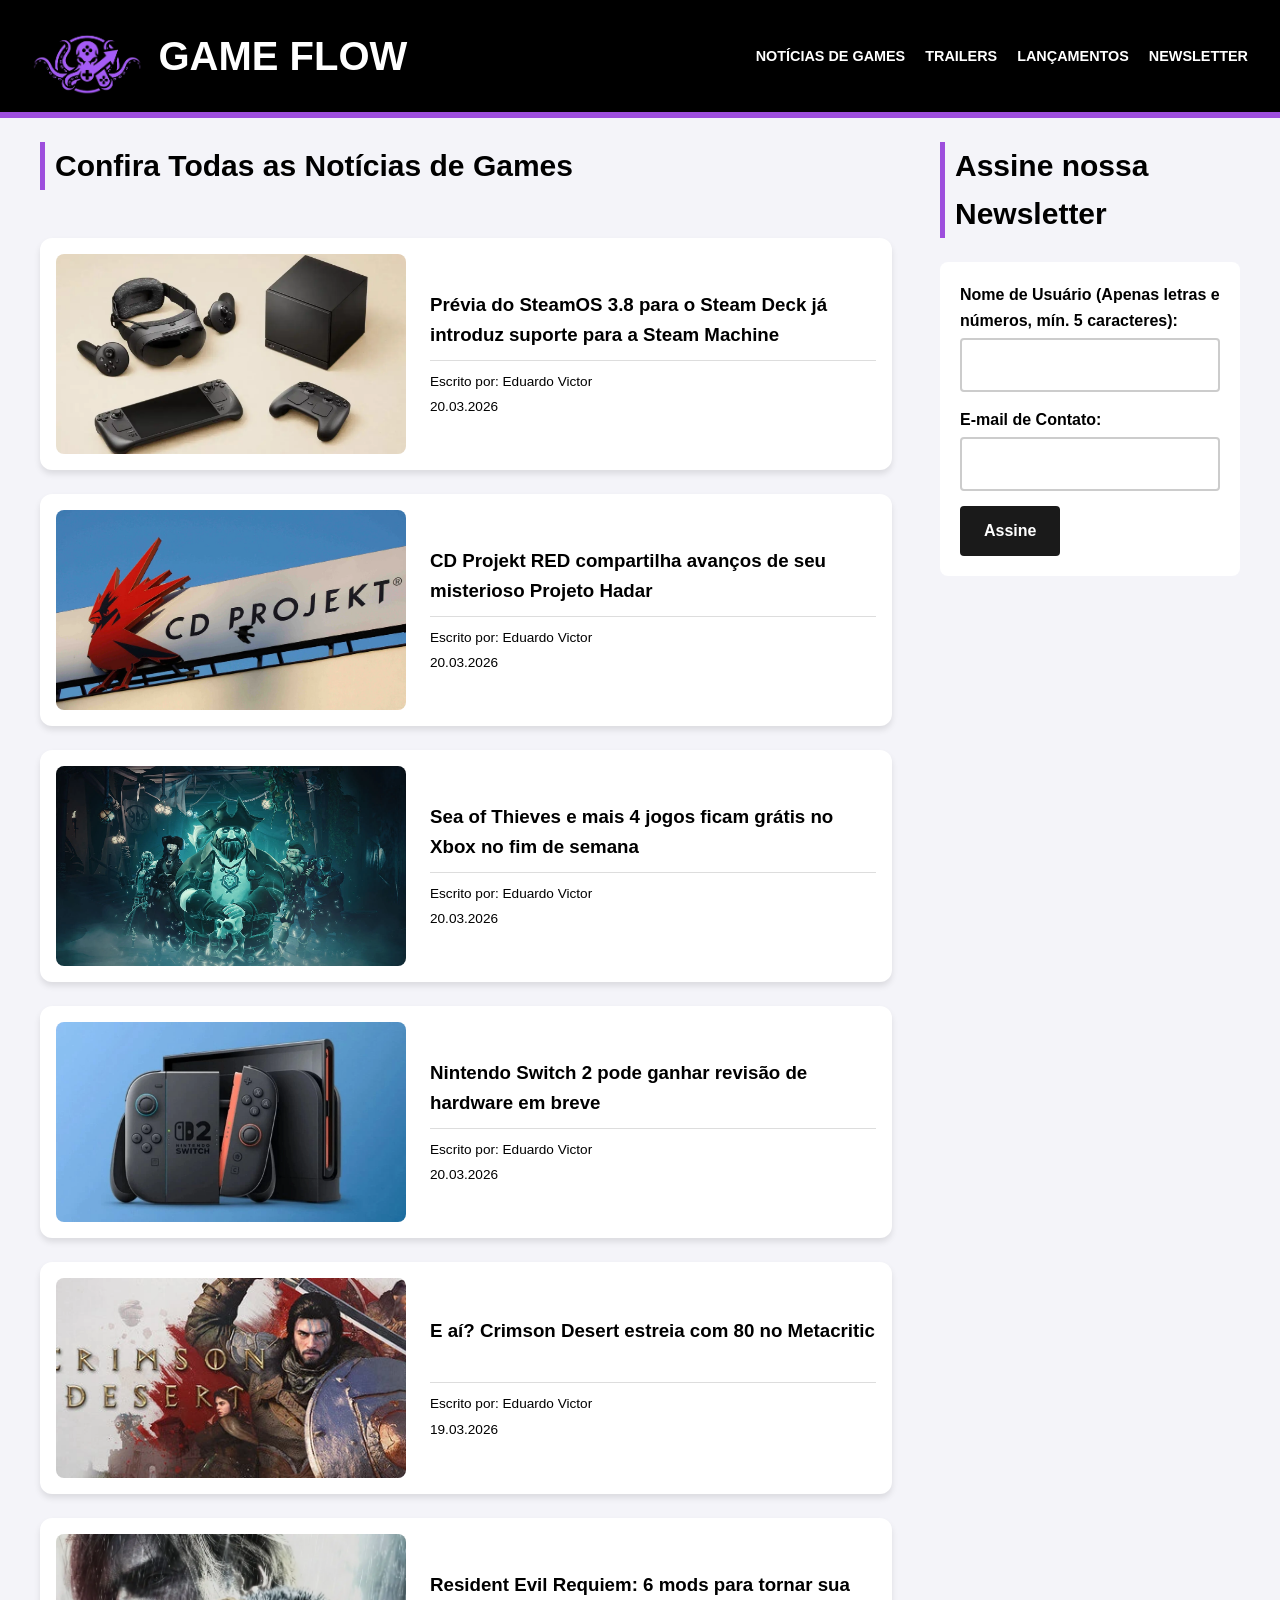
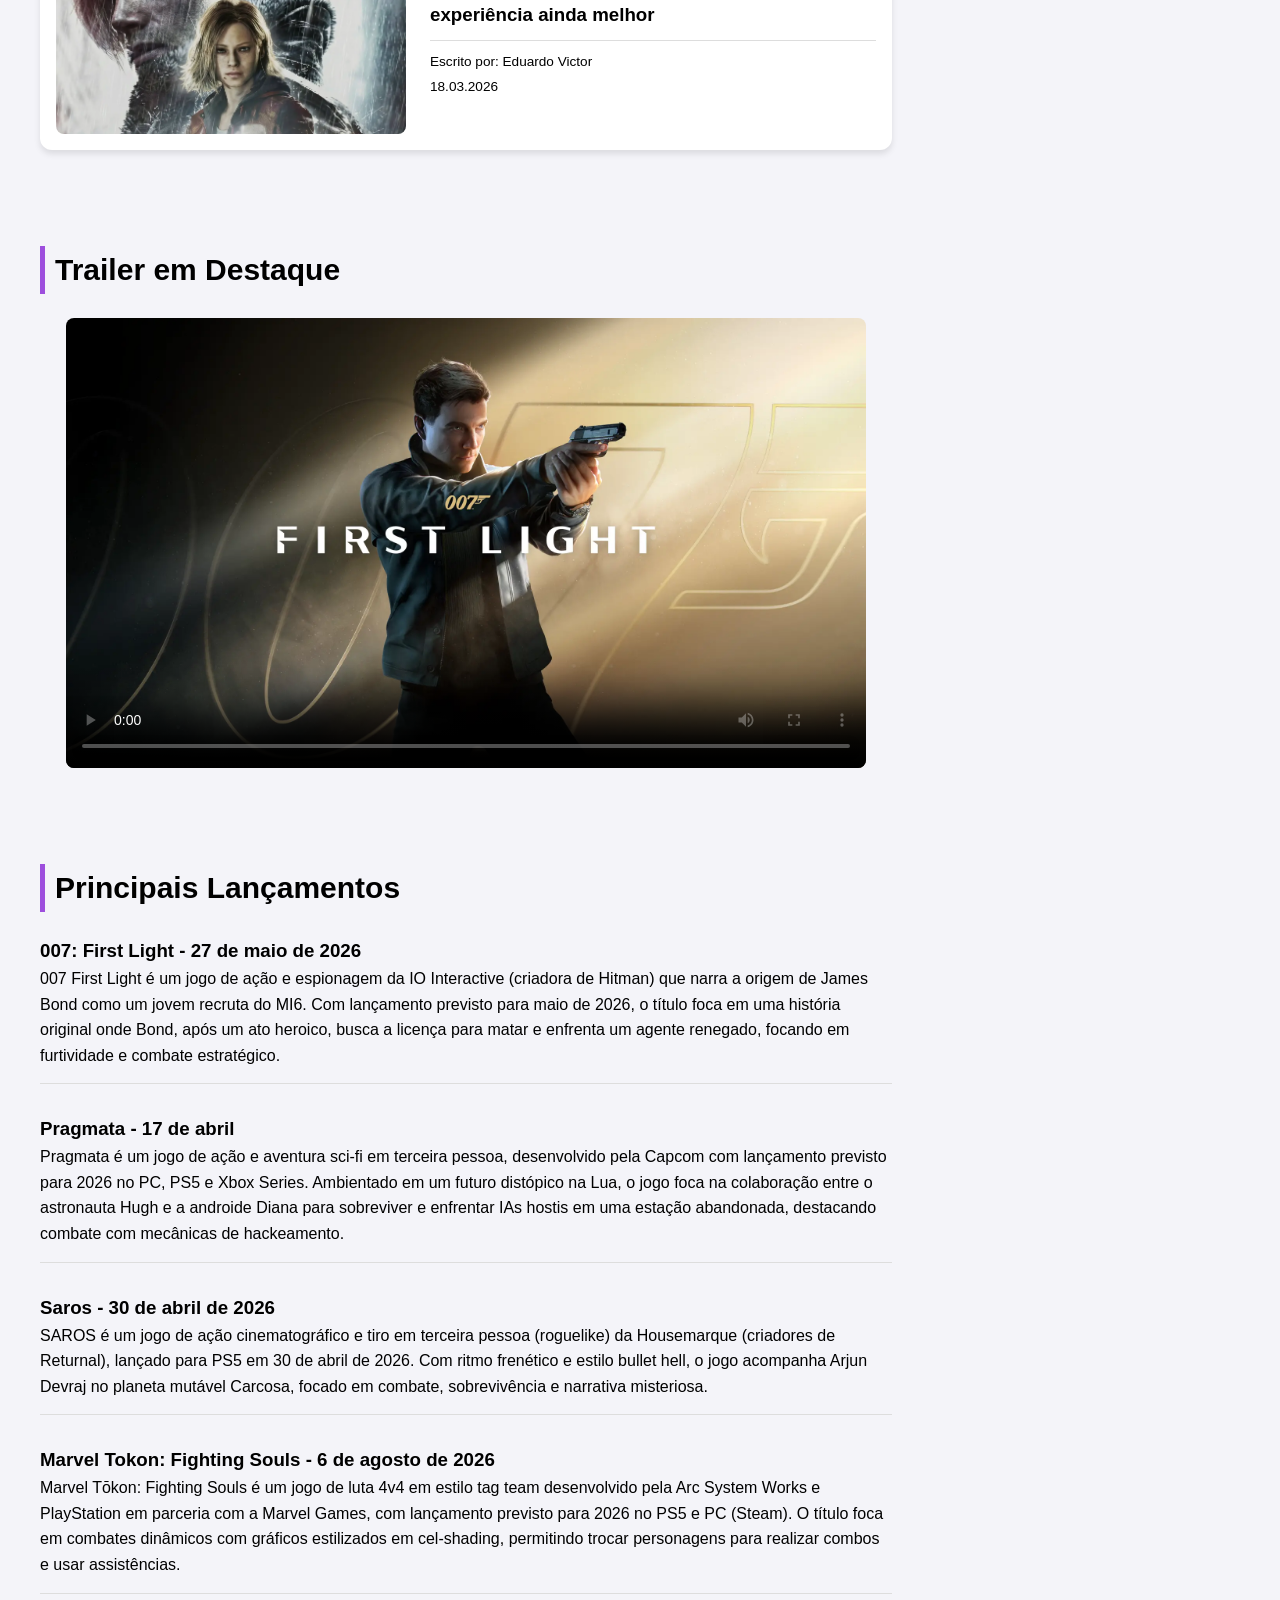
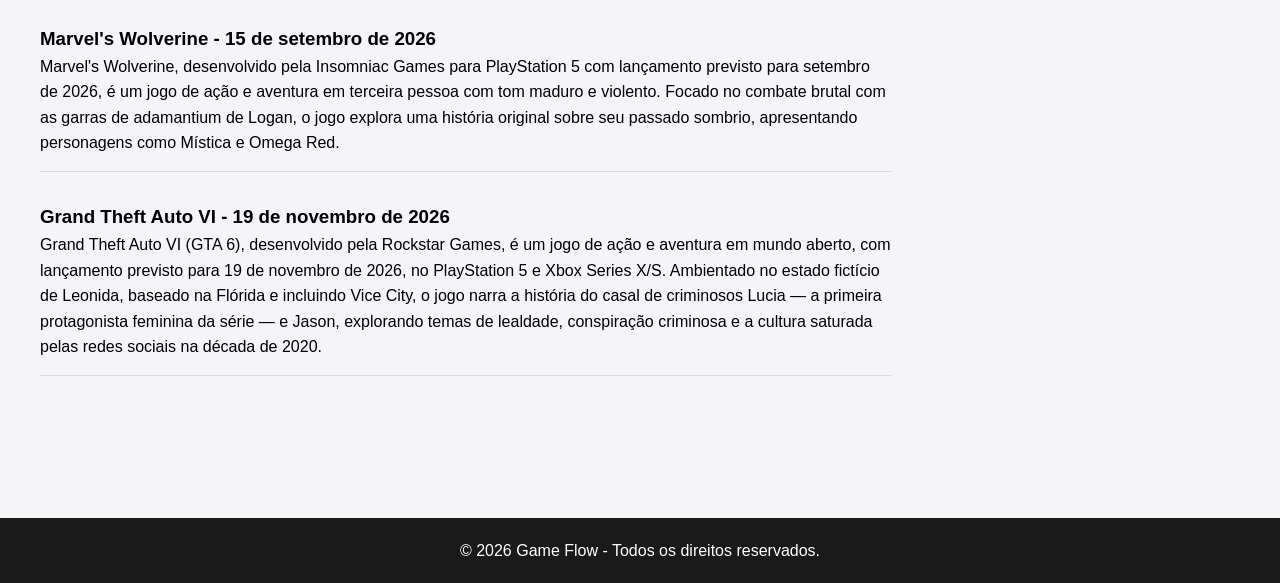
==== Projeto GF/index.html @ 62e1d20b "Add files via upload" ====
<!DOCTYPE html>

<html lang="pt-br">

<head>
    <meta charset="UTF-8">
    <meta name="viewport" content="width=device-width, initial-scale=1.0">
    <meta name="description"
        content="Acompanhe as últimas notícias de games, trailers inéditos e os lançamentos mais aguardados de 2026 na Game Flow.">
    <link rel="stylesheet" href="reset.css">
    <link rel="stylesheet" href="variables.css">
    <link rel="stylesheet" href="base.css">
    <link rel="stylesheet" href="layout.css">
    <title>Notícias de Games | Game Flow</title>
</head>

<body>
    <header>
        <div class="logo-container">
            <img src="img/logo-sf.webp" alt="Logo Game Flow" class="logo-img">
            <h1>Game Flow</h1>
        </div>

        <nav aria-label="Navegação Principal">
            <ul>
                <li><a href="#noticias-games">Notícias de Games</a></li>
                <li><a href="#trailers">Trailers</a></li>
                <li><a href="#lancamentos">Lançamentos</a></li>
                <li><a href="#newsletter">Newsletter</a></li>
            </ul>
        </nav>
    </header>

    <main>
        <section id="noticias-games">
            <h2>Confira Todas as Notícias de Games</h2>

            <article class="noticia-card">
                <img src="img/steam-machine.webp" fetchpriority="high" width="280" alt="Console Steam Machine">

                <div class="conteudo">
                    <h3>Prévia do SteamOS 3.8 para o Steam Deck já introduz suporte para a Steam Machine</h3>

                    <div class="rodape-noticia">
                        <span class="autor">Escrito por: Eduardo Victor</span>
                        <span class="data">20.03.2026</span>
                    </div>
                </div>
            </article>

            <article class="noticia-card">
                <img src="img/CD-Projekt-Red.webp" width="280" alt="placa de divulgação da CD Projekt Red">

                <div class="conteudo">
                    <h3>CD Projekt RED compartilha avanços de seu misterioso Projeto Hadar</h3>

                    <div class="rodape-noticia">
                        <span class="autor">Escrito por: Eduardo Victor</span>
                        <span class="data">20.03.2026</span>
                    </div>
                </div>
            </article>

            <article class="noticia-card">
                <img src="img/Sea-Of-Thieves.webp" width="280" alt="Fantasmas de Sea Of Thieves">

                <div class="conteudo">
                    <h3>Sea of Thieves e mais 4 jogos ficam grátis no Xbox no fim de semana</h3>

                    <div class="rodape-noticia">
                        <span class="autor">Escrito por: Eduardo Victor</span>
                        <span class="data">20.03.2026</span>
                    </div>
                </div>
            </article>

            <article class="noticia-card">
                <img src="img/Nintendo-Switch-2.webp" width="280" alt="Nintendo Switch-2">

                <div class="conteudo">
                    <h3>Nintendo Switch 2 pode ganhar revisão de hardware em breve</h3>

                    <div class="rodape-noticia">
                        <span class="autor">Escrito por: Eduardo Victor</span>
                        <span class="data">20.03.2026</span>
                    </div>
                </div>
            </article>

            <article class="noticia-card">
                <img src="img/crimson-desert.webp" width="280" alt="Crimson Desert">

                <div class="conteudo">
                    <h3>E aí? Crimson Desert estreia com 80 no Metacritic</h3>

                    <div class="rodape-noticia">
                        <span class="autor">Escrito por: Eduardo Victor</span>
                        <span class="data">19.03.2026</span>
                    </div>
                </div>
            </article>

            <article class="noticia-card">
                <img src="img/Resident-Evil-Requiem.webp" width="280" alt="Leon Resident Evil">

                <div class="conteudo">
                    <h3>Resident Evil Requiem: 6 mods para tornar sua experiência ainda melhor</h3>

                    <div class="rodape-noticia">
                        <span class="autor">Escrito por: Eduardo Victor</span>
                        <span class="data">18.03.2026</span>
                    </div>
                </div>
            </article>

        </section>

        <section id="trailers">
            <h2>Trailer em Destaque</h2>


            <article class="trailer-card">
                <video width="800" controls poster="vid/poster-007.webp" >

                    <source src="vid/trailer-007.webm" type="video/webm">
                    <source src="vid/trailer-007.mp4" type="video/mp4">

                    <track src="vid/legenda-007.vtt" kind="subtitles" srclang="pt" label="Português (Brasil)" default>

                    <p>
                        Desculpe, seu navegador não suporta a reprodução de vídeos em HTML5.
                    </p>
                </video>
            </article>
        </section>

        <section id="lancamentos">
            <h2>Principais Lançamentos</h2>

            <ul>
                <li>
                    <h3> 007: First Light - 27 de maio de 2026 </h3>

                    007 First Light é um jogo de ação e espionagem da IO Interactive (criadora de Hitman) que narra a
                    origem de James Bond como um jovem recruta do MI6. Com lançamento previsto para maio de 2026, o
                    título foca em uma história original onde Bond, após um ato heroico, busca a licença para matar e
                    enfrenta um agente renegado, focando em furtividade e combate estratégico.
                </li>

                <li>
                    <h3> Pragmata - 17 de abril </h3>

                    Pragmata é um jogo de ação e aventura sci-fi em terceira pessoa, desenvolvido pela Capcom com
                    lançamento previsto para 2026 no PC, PS5 e Xbox Series. Ambientado em um futuro distópico na Lua, o
                    jogo foca na colaboração entre o astronauta Hugh e a androide Diana para sobreviver e enfrentar IAs
                    hostis em uma estação abandonada, destacando combate com mecânicas de hackeamento.
                </li>

                <li>
                    <h3> Saros - 30 de abril de 2026 </h3>

                    SAROS é um jogo de ação cinematográfico e tiro em terceira pessoa (roguelike) da Housemarque
                    (criadores de Returnal), lançado para PS5 em 30 de abril de 2026. Com ritmo frenético e estilo
                    bullet hell, o jogo acompanha Arjun Devraj no planeta mutável Carcosa, focado em combate,
                    sobrevivência e narrativa misteriosa.
                </li>

                <li>
                    <h3> Marvel Tokon: Fighting Souls - 6 de agosto de 2026 </h3>

                    Marvel Tōkon: Fighting Souls é um jogo de luta 4v4 em estilo tag team desenvolvido pela Arc System
                    Works e PlayStation em parceria com a Marvel Games, com lançamento previsto para 2026 no PS5 e PC
                    (Steam). O título foca em combates dinâmicos com gráficos estilizados em cel-shading, permitindo
                    trocar personagens para realizar combos e usar assistências.
                </li>

                <li>
                    <h3> Marvel's Wolverine - 15 de setembro de 2026 </h3>

                    Marvel's Wolverine, desenvolvido pela Insomniac Games para PlayStation 5 com lançamento previsto
                    para setembro de 2026, é um jogo de ação e aventura em terceira pessoa com tom maduro e violento.
                    Focado no combate brutal com as garras de adamantium de Logan, o jogo explora uma história original
                    sobre seu passado sombrio, apresentando personagens como Mística e Omega Red.
                </li>

                <li>
                    <h3> Grand Theft Auto VI - 19 de novembro de 2026 </h3>

                    Grand Theft Auto VI (GTA 6), desenvolvido pela Rockstar Games, é um jogo de ação e aventura em mundo
                    aberto, com lançamento previsto para 19 de novembro de 2026, no PlayStation 5 e Xbox Series X/S.
                    Ambientado no estado fictício de Leonida, baseado na Flórida e incluindo Vice City, o jogo narra a
                    história do casal de criminosos Lucia — a primeira protagonista feminina da série — e Jason,
                    explorando temas de lealdade, conspiração criminosa e a cultura saturada pelas redes sociais na
                    década de 2020.
                </li>

            </ul>
        </section>

        <section id="newsletter">
            <h2>Assine nossa Newsletter</h2>
            <form action="#" method="POST" class="form-acessivel">
                <div class="form-group">
                    <label for="username">Nome de Usuário (Apenas letras e números, mín. 5 caracteres):</label>
                    <input type="text" id="username" name="username" required pattern="[A-Za-z0-9]{5,}"
                        title="Por favor, digite pelo menos 5 caracteres, usando apenas letras e números.">
                </div>

                <div class="form-group">
                    <label for="email">E-mail de Contato:</label>
                    <input type="email" id="email" name="email" required title="Insira um endereço de e-mail válido.">
                </div>

                <button type="submit">Assine</button>
            </form>
        </section>

    </main>

    <footer>
        <p>&copy; 2026 Game Flow - Todos os direitos reservados.</p>
    </footer>

</body>

</html>
---- Projeto GF/variables.css ----
:root {
    --primary-color: #1a1a1a;
    --accent-color: #9d4edd;
    --text-color: #000;
    --text-muted: #444;
    --bg-light: #f4f4f9;
    --focus-outline: #0056b3;
    --space-xs: 0.5rem;
    --space-sm: 1rem;
    --space-md: 1.5rem;
    --space-lg: 2rem;
    --space-xl: 3rem;
    --fs-base: clamp(0.875rem, 2vw, 1rem);
    --fs-h1: clamp(1.75rem, 4vw, 2.5rem);
    --fs-h2: clamp(1.25rem, 3vw, 1.875rem);
}
---- Projeto GF/base.css ----
/* base.css */
body {
    font-family: 'Segoe UI', Tahoma, Geneva, Verdana, sans-serif;
    font-size: var(--fs-base);
    line-height: 1.6;
    color: var(--text-color);
    background-color: var(--bg-light);
}

h1 {
    font-size: var(--fs-h1);
    margin: 0;
    white-space: nowrap;
    text-transform: uppercase;
}

h2 {
    font-size: var(--fs-h2);
    border-left: 5px solid var(--accent-color);
    padding-left: 10px;
    margin-bottom: var(--space-md);
}

label {
    font-weight: bold;
    margin-bottom: 5px;
    color: #000;
}

input, select, textarea {
    width: 100%;
    box-sizing: border-box;
}

input {
    padding: 12px;
    border: 2px solid #ccc;
    border-radius: 4px;
    font-size: 1rem;
}

input:focus {
    border-color: var(--focus-outline);
    outline: 3px solid rgba(0, 86, 179, 0.2);
}

button {
    background-color: var(--primary-color);
    color: white;
    padding: 12px 24px;
    border: none;
    border-radius: 4px;
    cursor: pointer;
    font-size: 1rem;
    font-weight: bold;
}

button:hover, button:focus {
    background-color: var(--accent-color);
}

a:focus, button:focus, input:focus {
    outline: 3px solid var(--accent-color);
    outline-offset: 2px;
}

@media (prefers-color-scheme: dark) {
    :root {
        --bg-light: #121212;
        --text-color: #e0e0e0;
        --text-muted: #b0b0b0;
    }
}

@media (prefers-reduced-motion: reduce) {
    *, ::before, ::after {
        animation-delay: -1ms !important;
        animation-duration: 1ms !important;
        animation-iteration-count: 1 !important;
        background-attachment: initial !important;
        scroll-behavior: auto !important;
        transition-duration: 0s !important;
        transition-delay: 0s !important;
    }
}
---- Projeto GF/layout.css ----
/* layout.css */
header {
    background: #000;
    color: #fff;
    padding: var(--space-sm);
    display: flex;
    flex-direction: column;
    align-items: center;
    gap: var(--space-sm);
    border-bottom: 6px solid var(--accent-color);
}

.logo-container {
    display: flex;
    align-items: center;
    gap: 15px;
}

.logo-img {
    height: 5rem;
    width: auto;
}

nav {
    width: 100%;
    overflow-x: auto;
    -webkit-overflow-scrolling: touch;
}

nav ul {
    list-style: none;
    margin: 0;
    padding: 10px 0;
    display: flex;
    flex-direction: row;
    justify-content: flex-start;
    gap: 20px;
    white-space: nowrap;
}

nav::-webkit-scrollbar {
    display: none;
}

nav a {
    color: #fff;
    text-decoration: none;
    font-weight: bold;
    font-size: 0.9rem;
    text-transform: uppercase;
    transition: color 0.3s;
}

nav a:hover {
    color: var(--accent-color);
}

main {
    display: grid;
    grid-template-columns: 1fr;
    gap: var(--space-lg);
    max-width: 1200px;
    margin-inline: auto;
    padding: var(--space-md);
}

section {
    margin-bottom: var(--space-xl);
}

#noticias-games {
    display: grid;
    grid-template-columns: 1fr;
    gap: var(--space-md);
}

.noticia-card {
    display: flex;
    flex-direction: column;
    background: #fff;
    border-radius: 12px;
    padding: var(--space-sm);
    gap: var(--space-md);
    box-shadow: 0 4px 6px rgba(0, 0, 0, 0.1);
}

.noticia-card img {
    width: 100%;
    height: auto;
    object-fit: cover;
    border-radius: 8px;
}

.noticia-card h3 {
    display: -webkit-box;
    -webkit-line-clamp: 2;
    line-clamp: 2;
    -webkit-box-orient: vertical;
    overflow: hidden;
    text-overflow: ellipsis;
    min-height: 3em;
    margin: 0 0 10px 0;
    color: #000;
}

.noticia-card .conteudo {
    display: flex;
    flex-direction: column;
    justify-content: space-between;
    flex-grow: 1;
}

.rodape-noticia,
.noticia-card .conteudo span {
    display: flex;
    gap: 20px;
    color: #000;
}

.rodape-noticia {
    border-top: 1px solid #ddd;
    padding-top: 10px;
    font-size: 0.85rem;
}

.trailer-card video {
    width: 100%;
    max-width: 800px;
    border-radius: 8px;
    margin: 0 auto;
}

#lancamentos ul {
    list-style: none;
    padding: 0;
    margin: 0;
}

#lancamentos li {
    margin-bottom: 30px;
    padding-bottom: 15px;
    border-bottom: 1px solid #ddd;
}

.form-acessivel {
    background: #fff;
    padding: 20px;
    border-radius: 8px;
    width: 100%;
    max-width: 500px;
    box-sizing: border-box;
}

.form-group {
    margin-bottom: 15px;
    display: flex;
    flex-direction: column;
}

footer {
    background: #1a1a1a;
    color: white;
    text-align: center;
    padding: 20px;
    margin-top: 40px;
}

@media (min-width: 768px) {
    header {
        flex-direction: row;
        justify-content: space-between;
        padding: var(--space-sm) var(--space-lg);
        gap: var(--space-lg);
    }

    .logo-container {
        flex-shrink: 0;
    }

    header h1 {
        white-space: nowrap;
    }

    nav {
        min-width: 0;
        overflow-x: auto;
        flex-shrink: 1;
    }

    nav ul {
        justify-content: flex-start;
        padding: 0;
    }

    main {
        grid-template-columns: 1fr 240px;
        grid-template-areas:
            "noticias sidebar"
            "trailers sidebar"
            "lancamentos sidebar";
    }

    #noticias-games { grid-area: noticias; }
    #newsletter { grid-area: sidebar; align-self: start; }
    #trailers { grid-area: trailers; }
    #lancamentos { grid-area: lancamentos; }

    .noticia-card {
        flex-direction: row;
        align-items: center;
    }

    .noticia-card img {
        width: 200px;
        height: 150px;
        flex-shrink: 0;
    }

    .noticia-card .conteudo {
        min-width: 0;
    }

    .rodape-noticia {
        flex-direction: column;
        gap: 4px;
    }
}

@media (min-width: 1024px) {
    nav ul {
        justify-content: flex-end;
        padding: 0;
    }

    main {
        grid-template-columns: 1fr 300px;
        gap: var(--space-xl);
    }

    .noticia-card img {
        width: 350px;
        height: 200px;
    }
}
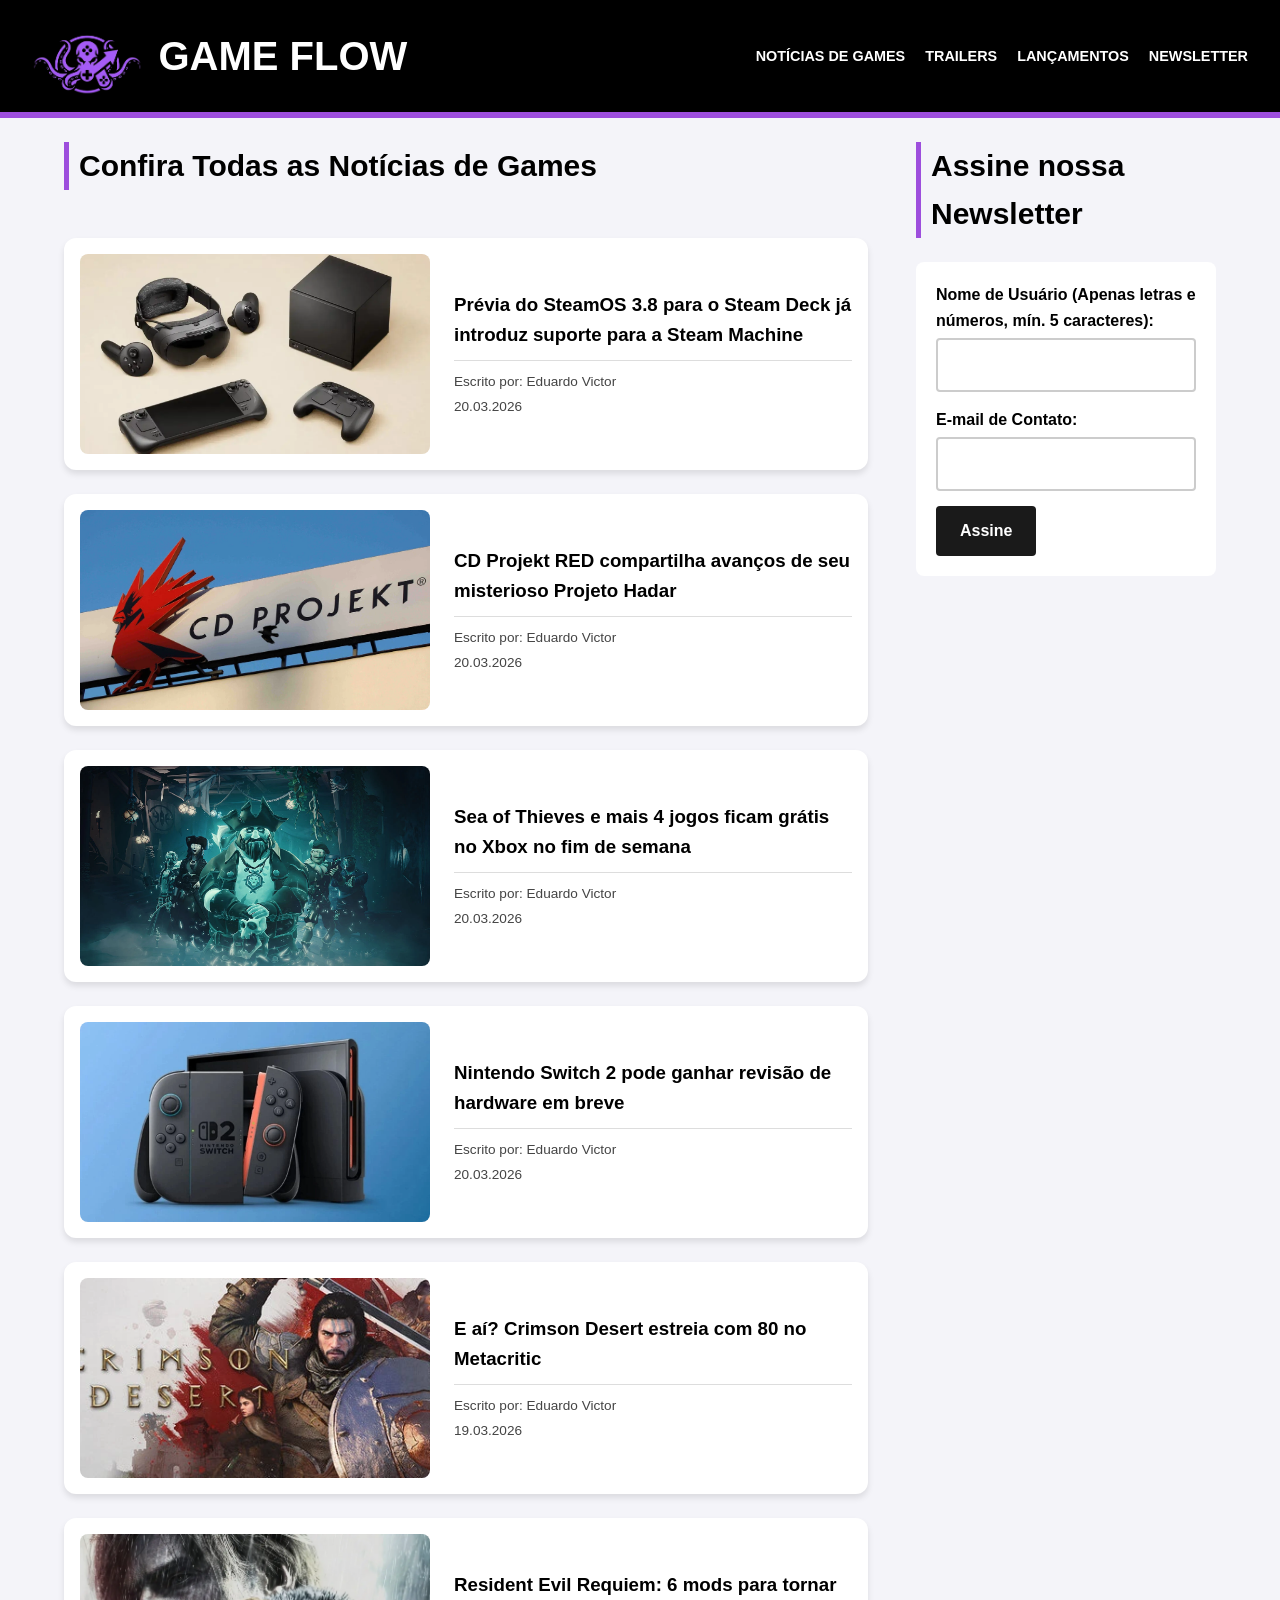
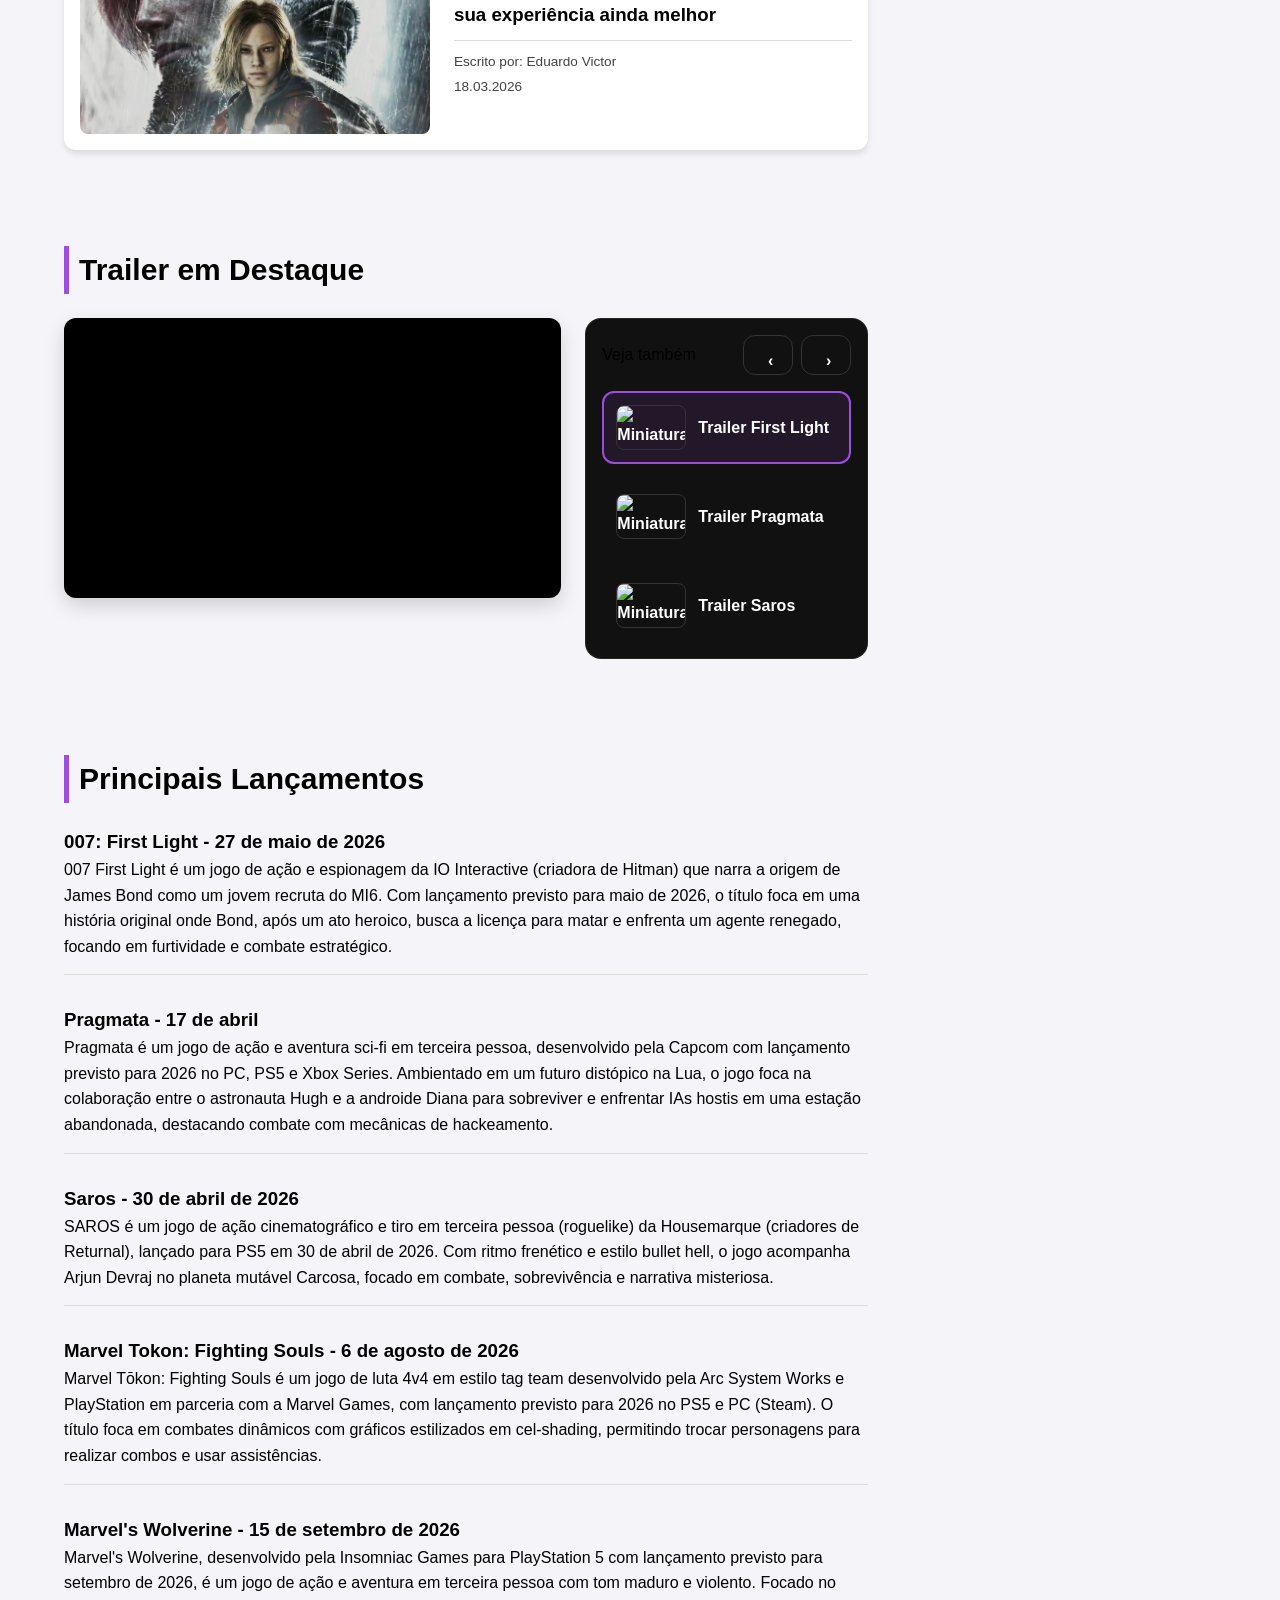
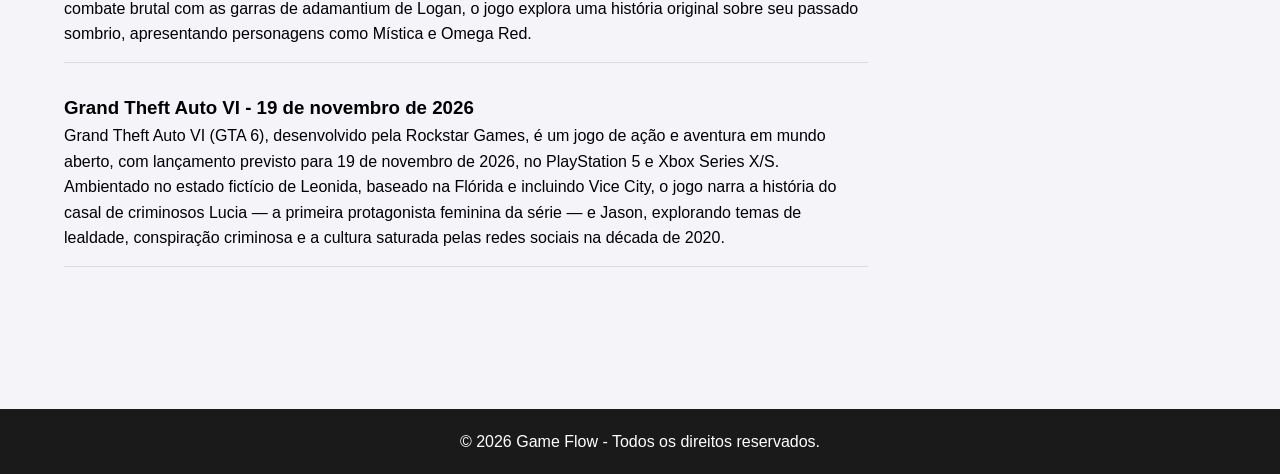
==== commit a2ae7ec0: "Add files via upload" ====
--- a/Projeto GF/index.html
+++ b/Projeto GF/index.html
@@ -7,10 +7,15 @@
     <meta name="viewport" content="width=device-width, initial-scale=1.0">
     <meta name="description"
         content="Acompanhe as últimas notícias de games, trailers inéditos e os lançamentos mais aguardados de 2026 na Game Flow.">
-    <link rel="stylesheet" href="reset.css">
-    <link rel="stylesheet" href="variables.css">
-    <link rel="stylesheet" href="base.css">
-    <link rel="stylesheet" href="layout.css">
+    <link rel="stylesheet" href="css/reset.css">
+    <link rel="stylesheet" href="css/variables.css">
+    <link rel="stylesheet" href="css/base.css">
+    <link rel="stylesheet" href="css/utilities.css">
+    <link rel="stylesheet" href="css/components/navbar.css">
+    <link rel="stylesheet" href="css/components/card.css">
+    <link rel="stylesheet" href="css/components/footer.css">
+    <link rel="stylesheet" href="css/components/btn.css">
+    <link rel="stylesheet" href="css/layout.css">
     <title>Notícias de Games | Game Flow</title>
 </head>
 
@@ -21,7 +26,16 @@
             <h1>Game Flow</h1>
         </div>
 
-        <nav aria-label="Navegação Principal">
+        <button class="hamburger" type="button" aria-expanded="false" aria-controls="primary-navigation">
+            <span class="hamburger__box">
+                <span class="hamburger__line"></span>
+                <span class="hamburger__line"></span>
+                <span class="hamburger__line"></span>
+            </span>
+            <span class="visually-hidden">Abrir menu</span>
+        </button>
+
+        <nav id="primary-navigation" aria-label="Navegação Principal">
             <ul>
                 <li><a href="#noticias-games">Notícias de Games</a></li>
                 <li><a href="#trailers">Trailers</a></li>
@@ -118,19 +132,39 @@
         <section id="trailers">
             <h2>Trailer em Destaque</h2>
 
-
             <article class="trailer-card">
-                <video width="800" controls poster="vid/poster-007.webp" >
-
-                    <source src="vid/trailer-007.webm" type="video/webm">
-                    <source src="vid/trailer-007.mp4" type="video/mp4">
-
-                    <track src="vid/legenda-007.vtt" kind="subtitles" srclang="pt" label="Português (Brasil)" default>
-
-                    <p>
-                        Desculpe, seu navegador não suporta a reprodução de vídeos em HTML5.
-                    </p>
-                </video>
+                <div class="trailer-main">
+                    <div class="video-wrapper">
+                        <iframe id="hero-video" src="https://www.youtube.com/embed/J4qY9DYE184?cc_load_policy=1&cc_lang_pref=pt" title="YouTube video player" frameborder="0" allow="accelerometer; autoplay; clipboard-write; encrypted-media; gyroscope; picture-in-picture" allowfullscreen></iframe>
+                    </div>
+                </div>
+
+                <aside class="trailer-side" aria-label="Outros trailers">
+                    <div class="carousel-header">
+                        <span>Veja também</span>
+                        <div class="carousel-controls">
+                            <button class="carousel-prev" type="button" aria-label="Trailer anterior">‹</button>
+                            <button class="carousel-next" type="button" aria-label="Próximo trailer">›</button>
+                        </div>
+                    </div>
+
+                    <div class="carousel-items">
+                        <button class="carousel-item active" type="button" data-video-id="J4qY9DYE184">
+                            <img class="carousel-thumb" src="https://img.youtube.com/vi/J4qY9DYE184/hqdefault.jpg" alt="Miniatura do trailer Game Flow">
+                            <span>Trailer First Light</span>
+                        </button>
+
+                        <button class="carousel-item" type="button" data-video-id="oncaa_fMsyw">
+                            <img class="carousel-thumb" src="https://img.youtube.com/vi/oncaa_fMsyw/hqdefault.jpg" alt="Miniatura do trailer alternativo">
+                            <span>Trailer Pragmata</span>
+                        </button>
+
+                        <button class="carousel-item" type="button" data-video-id="rj_1CzKUR4w">
+                            <img class="carousel-thumb" src="https://img.youtube.com/vi/rj_1CzKUR4w/hqdefault.jpg" alt="Miniatura do trailer rj_1CzKUR4w">
+                            <span>Trailer Saros</span>
+                        </button>
+                    </div>
+                </aside>
             </article>
         </section>
 
@@ -221,6 +255,7 @@
         <p>&copy; 2026 Game Flow - Todos os direitos reservados.</p>
     </footer>
 
+    <script src="js/main.js" defer></script>
 </body>
 
 </html>
--- a/Projeto GF/css/variables.css
+++ b/Projeto GF/css/variables.css
@@ -0,0 +1,16 @@
+:root {
+    --primary-color: #1a1a1a;
+    --accent-color: #9d4edd;
+    --text-color: #000;
+    --text-muted: #444;
+    --bg-light: #f4f4f9;
+    --focus-outline: #0056b3;
+    --space-xs: 0.5rem;
+    --space-sm: 1rem;
+    --space-md: 1.5rem;
+    --space-lg: 2rem;
+    --space-xl: 3rem;
+    --fs-base: clamp(0.875rem, 2vw, 1rem);
+    --fs-h1: clamp(1.75rem, 4vw, 2.5rem);
+    --fs-h2: clamp(1.25rem, 3vw, 1.875rem);
+}
--- a/Projeto GF/css/base.css
+++ b/Projeto GF/css/base.css
@@ -0,0 +1,92 @@
+/* base.css */
+html {
+    width: 100%;
+    overflow-x: hidden;
+}
+
+*, *::before, *::after {
+    box-sizing: border-box;
+}
+
+body {
+    font-family: 'Segoe UI', Tahoma, Geneva, Verdana, sans-serif;
+    font-size: var(--fs-base);
+    line-height: 1.6;
+    color: var(--text-color);
+    background-color: var(--bg-light);
+    min-height: 100vh;
+    overflow-x: hidden;
+}
+
+main, section, header, footer, article, aside {
+    width: 100%;
+}
+
+img, video, iframe, picture {
+    max-width: 100%;
+    width: 100%;
+    height: auto;
+    display: block;
+}
+
+h1 {
+    font-size: var(--fs-h1);
+    margin: 0;
+    white-space: nowrap;
+    text-transform: uppercase;
+}
+
+h2 {
+    font-size: var(--fs-h2);
+    border-left: 5px solid var(--accent-color);
+    padding-left: 10px;
+    margin-bottom: var(--space-md);
+}
+
+label {
+    font-weight: bold;
+    margin-bottom: 5px;
+    color: #000;
+}
+
+input, select, textarea {
+    width: 100%;
+    box-sizing: border-box;
+}
+
+input {
+    padding: 12px;
+    border: 2px solid #ccc;
+    border-radius: 4px;
+    font-size: 1rem;
+}
+
+input:focus {
+    border-color: var(--focus-outline);
+    outline: 3px solid rgba(0, 86, 179, 0.2);
+}
+
+a:focus, button:focus, input:focus {
+    outline: 3px solid var(--accent-color);
+    outline-offset: 2px;
+}
+
+@media (prefers-color-scheme: dark) {
+    :root {
+        --bg-light: #121212;
+        --text-color: #e0e0e0;
+        --text-muted: #b0b0b0;
+    }
+}
+
+@media (prefers-reduced-motion: reduce) {
+    *, ::before, ::after {
+        animation-delay: -1ms !important;
+        animation-duration: 1ms !important;
+        animation-iteration-count: 1 !important;
+        background-attachment: initial !important;
+        scroll-behavior: auto !important;
+        transition-duration: 0s !important;
+        transition-delay: 0s !important;
+    }
+}
--- a/Projeto GF/css/utilities.css
+++ b/Projeto GF/css/utilities.css
@@ -0,0 +1,207 @@
+/* utilities.css */
+
+img, video, iframe, picture {
+    max-width: 100%;
+    height: auto;
+    display: block;
+}
+
+.visually-hidden,
+.sr-only {
+    position: absolute;
+    width: 1px;
+    height: 1px;
+    padding: 0;
+    margin: -1px;
+    overflow: hidden;
+    clip: rect(0, 0, 0, 0);
+    white-space: nowrap;
+    border: 0;
+}
+
+.text-center {
+    text-align: center;
+}
+
+.flex-center {
+    display: flex;
+    justify-content: center;
+    align-items: center;
+}
+
+
+#lancamentos ul {
+    list-style: none;
+    padding: 0;
+    margin: 0;
+}
+
+#lancamentos li {
+    margin-bottom: 30px;
+    padding-bottom: 15px;
+    border-bottom: 1px solid #ddd;
+}
+
+.form-acessivel {
+    background: #fff;
+    padding: 20px;
+    border-radius: 8px;
+    width: 100%; 
+    max-width: 500px;
+    box-sizing: border-box;
+}
+
+.form-group {
+    margin-bottom: 15px;
+    display: flex;
+    flex-direction: column;
+}
+
+label {
+    font-weight: bold;
+    margin-bottom: 5px;
+}
+
+input {
+    padding: 12px;
+    border: 2px solid #ccc;
+    border-radius: 4px;
+    font-size: 1rem;
+}
+
+input:focus {
+    border-color: var(--focus-outline);
+    outline: 3px solid rgba(0, 86, 179, 0.2);
+}
+
+button {
+    background-color: var(--primary-color);
+    color: white;
+    padding: 12px 24px;
+    border: none;
+    border-radius: 4px;
+    cursor: pointer;
+    font-size: 1rem;
+    font-weight: bold;
+}
+
+button:hover, button:focus {
+    background-color: var(--accent-color);
+}
+
+a:focus, button:focus, input:focus {
+    outline: 3px solid var(--accent-color);
+    outline-offset: 2px;
+}
+
+footer {
+    background: #1a1a1a;
+    color: white;
+    text-align: center;
+    padding: 20px;
+    margin-top: 40px;
+}
+
+
+
+@media (min-width: 768px) {
+    
+    header {
+        flex-direction: row;
+        justify-content: space-between;
+        padding: var(--space-sm) var(--space-lg);
+        gap: var(--space-lg);
+    }
+
+    .logo-container {
+        flex-shrink: 0;
+    }
+
+    header h1 {
+        white-space: nowrap;
+    }
+
+    nav {
+        min-width: 0;
+        overflow-x: auto;
+        flex-shrink: 1;
+    }
+
+    nav ul {
+        justify-content: flex-start; 
+        padding: 0;
+    }
+    
+    main {
+        grid-template-columns: 1fr 240px;
+        grid-template-areas:
+            "noticias sidebar"
+            "trailers sidebar"
+            "lancamentos sidebar";
+    }
+
+    #noticias-games { grid-area: noticias; }
+    #newsletter { grid-area: sidebar; align-self: start; }
+    #trailers { grid-area: trailers; }
+    #lancamentos { grid-area: lancamentos; }
+
+    .noticia-card {
+        flex-direction: row;
+        align-items: center;
+    }
+
+    .noticia-card img {
+        width: 200px;
+        height: 150px;
+        flex-shrink: 0;
+    }
+
+    .noticia-card .conteudo {
+        min-width: 0
+    }
+    
+    .rodape-noticia {
+        flex-direction: column;
+        gap: 4px;
+    }
+}
+
+@media (min-width: 1024px) {
+
+    nav ul {
+        justify-content: flex-end;
+        padding: 0;
+    }
+
+    main {
+        grid-template-columns: 1fr 300px;
+        gap: var(--space-xl);
+    }
+
+    .noticia-card img {
+        width: 350px;
+        height: 200px;
+    }
+}
+
+@media (prefers-color-scheme: dark) {
+    :root {
+        --bg-light: #121212;
+        --text-color: #e0e0e0;
+        --text-muted: #b0b0b0;
+    }
+    body { background-color: var(--bg-light); color: var(--text-color); }
+    .noticia-card, .form-acessivel { background-color: #1e1e1e; color: #fff; }
+}
+
+@media (prefers-reduced-motion: reduce) {
+    *, ::before, ::after {
+        animation-delay: -1ms !important;
+        animation-duration: 1ms !important;
+        animation-iteration-count: 1 !important;
+        background-attachment: initial !important;
+        scroll-behavior: auto !important;
+        transition-duration: 0s !important;
+        transition-delay: 0s !important;
+    }
+}
--- a/Projeto GF/css/components/navbar.css
+++ b/Projeto GF/css/components/navbar.css
@@ -0,0 +1,144 @@
+/* navbar.css */
+header {
+    background: #000;
+    color: #fff;
+    padding: var(--space-sm);
+    display: flex;
+    flex-direction: column;
+    align-items: center;
+    gap: var(--space-sm);
+    border-bottom: 6px solid var(--accent-color);
+}
+
+.logo-container {
+    display: flex;
+    align-items: center;
+    gap: 15px;
+}
+
+.logo-img {
+    height: 5rem;
+    width: auto;
+}
+
+nav {
+    width: 100%;
+    overflow-x: auto;
+    -webkit-overflow-scrolling: touch;
+}
+
+nav ul {
+    list-style: none;
+    margin: 0;
+    padding: 10px 0;
+    display: flex;
+    flex-direction: row;
+    justify-content: flex-start;
+    gap: 20px;
+    white-space: nowrap;
+}
+
+nav::-webkit-scrollbar {
+    display: none;
+}
+
+nav a {
+    color: #fff;
+    text-decoration: none;
+    font-weight: bold;
+    font-size: 0.9rem;
+    text-transform: uppercase;
+    transition: color 0.3s;
+}
+
+nav a:hover {
+    color: var(--accent-color);
+}
+
+.hamburger {
+    display: none;
+    border: 2px solid transparent;
+    background: transparent;
+    color: inherit;
+    padding: 0.5rem;
+    cursor: pointer;
+    align-items: center;
+    justify-content: center;
+}
+
+.hamburger__box {
+    display: inline-flex;
+    flex-direction: column;
+    gap: 0.35rem;
+}
+
+.hamburger__line {
+    width: 1.6rem;
+    height: 0.15rem;
+    background: #fff;
+    border-radius: 999px;
+}
+
+@media (max-width: 767px) {
+    header {
+        align-items: flex-start;
+        padding: var(--space-sm) var(--space-md);
+        width: 100%;
+    }
+
+    .logo-container {
+        width: 100%;
+        justify-content: space-between;
+        flex-wrap: wrap;
+    }
+
+    .logo-img {
+        height: 3rem;
+    }
+
+    .logo-container h1 {
+        font-size: 1.5rem;
+        white-space: normal;
+        line-height: 1.1;
+        margin-top: 0.5rem;
+    }
+
+    .hamburger {
+        display: inline-flex;
+        align-self: flex-end;
+    }
+
+    nav {
+        display: none;
+        width: 100%;
+        background: #000;
+        padding: var(--space-sm) 0;
+        border-radius: 0 0 12px 12px;
+    }
+
+    nav.is-open {
+        display: block;
+    }
+
+    nav ul {
+        flex-direction: column;
+        gap: var(--space-sm);
+        padding: var(--space-sm);
+    }
+
+    nav li {
+        width: 100%;
+    }
+
+    nav a {
+        padding: var(--space-xs) 0;
+        display: block;
+        width: 100%;
+    }
+
+    nav a:hover {
+        color: var(--accent-color);
+    }
+}
+
+
--- a/Projeto GF/css/components/card.css
+++ b/Projeto GF/css/components/card.css
@@ -0,0 +1,202 @@
+/* card.css */
+#noticias-games {
+    display: grid;
+    grid-template-columns: 1fr;
+    gap: var(--space-md);
+}
+
+.noticia-card {
+    display: flex;
+    flex-direction: column;
+    background: #fff;
+    border-radius: 12px;
+    padding: var(--space-sm);
+    gap: var(--space-md);
+    box-shadow: 0 4px 6px rgba(0, 0, 0, 0.1);
+}
+
+.noticia-card img {
+    width: 100%;
+    height: auto;
+    object-fit: cover;
+    border-radius: 8px;
+}
+
+.noticia-card h3 {
+    display: -webkit-box;
+    -webkit-line-clamp: 2;
+    line-clamp: 2;
+    -webkit-box-orient: vertical;
+    overflow: hidden;
+    text-overflow: ellipsis;
+    min-height: 3em;
+    margin: 0 0 10px 0;
+    color: #000;
+}
+
+.noticia-card .conteudo {
+    display: flex;
+    flex-direction: column;
+    justify-content: space-between;
+    flex-grow: 1;
+}
+
+.conteudo {
+    display: flex;
+    flex-direction: column;
+    justify-content: space-between;
+    flex: 1;
+}
+
+.rodape-noticia {
+    display: flex;
+    gap: 20px;
+    border-top: 1px solid #ddd;
+    padding-top: 10px;
+    font-size: 0.85rem;
+    color: var(--text-muted);
+}
+
+.trailer-card {
+    display: flex;
+    flex-direction: column;
+    gap: var(--space-md);
+}
+
+.trailer-main,
+.trailer-side {
+    width: 100%;
+}
+
+.trailer-side {
+    background: #111;
+    border: 1px solid rgba(255, 255, 255, 0.08);
+    border-radius: 16px;
+    padding: var(--space-sm);
+}
+
+.trailer-side .carousel-header {
+    display: flex;
+    justify-content: space-between;
+    align-items: center;
+    gap: var(--space-sm);
+    margin-bottom: var(--space-sm);
+}
+
+.carousel-controls {
+    display: flex;
+    gap: 0.5rem;
+}
+
+.carousel-controls button {
+    width: 2.5rem;
+    height: 2.5rem;
+    background: #111;
+    color: #fff;
+    border: 1px solid #333;
+    border-radius: 0.75rem;
+    cursor: pointer;
+}
+
+.carousel-controls button:hover,
+.carousel-controls button:focus {
+    border-color: var(--accent-color);
+}
+
+.carousel-items {
+    display: grid;
+    gap: var(--space-sm);
+}
+
+.carousel-item {
+    display: grid;
+    grid-template-columns: 70px 1fr;
+    gap: 0.75rem;
+    align-items: center;
+    background: #111;
+    color: #fff;
+    padding: 0.75rem;
+    border-radius: 12px;
+    text-align: left;
+    border: 2px solid transparent;
+    cursor: pointer;
+}
+
+.carousel-item.active,
+.carousel-item:hover,
+.carousel-item:focus-visible {
+    border-color: var(--accent-color);
+    background: rgba(157, 78, 221, 0.12);
+}
+
+.carousel-thumb {
+    width: 70px;
+    height: 45px;
+    object-fit: cover;
+    border-radius: 8px;
+    border: 1px solid #333;
+}
+
+@media (min-width: 768px) {
+    .trailer-card {
+        flex-direction: row;
+        align-items: flex-start;
+    }
+
+    .trailer-main {
+        flex: 2;
+    }
+
+    .trailer-side {
+        flex: 1;
+        max-width: 320px;
+    }
+}
+
+.trailer-card .video-wrapper {
+    width: 100%;
+    max-width: 100%;
+    aspect-ratio: 16 / 9;
+    border-radius: 12px;
+    overflow: hidden;
+    box-shadow: 0 8px 20px rgba(0, 0, 0, 0.15);
+    background: #000;
+}
+
+.trailer-card .video-wrapper iframe {
+    width: 100%;
+    height: 100%;
+    min-width: 0;
+    border: 0;
+}
+
+.carousel-item {
+    display: grid;
+    grid-template-columns: 70px minmax(0, 1fr);
+    gap: 0.75rem;
+    align-items: center;
+    background: #111;
+    color: #fff;
+    padding: 0.75rem;
+    border-radius: 12px;
+    text-align: left;
+    border: 2px solid transparent;
+    cursor: pointer;
+}
+
+@media (max-width: 767px) {
+    .trailer-card {
+        width: 100%;
+    }
+
+    .trailer-side {
+        width: 100%;
+        overflow-x: hidden;
+    }
+
+    .carousel-items {
+        width: 100%;
+    }
+}
+
+
--- a/Projeto GF/css/components/footer.css
+++ b/Projeto GF/css/components/footer.css
@@ -0,0 +1,8 @@
+/* footer.css */
+footer {
+    background: #1a1a1a;
+    color: white;
+    text-align: center;
+    padding: 20px;
+    margin-top: 40px;
+}
--- a/Projeto GF/css/components/btn.css
+++ b/Projeto GF/css/components/btn.css
@@ -0,0 +1,16 @@
+/* btn.css */
+button {
+    background-color: var(--primary-color);
+    color: white;
+    padding: 12px 24px;
+    border: none;
+    border-radius: 4px;
+    cursor: pointer;
+    font-size: 1rem;
+    font-weight: bold;
+}
+
+button:hover,
+button:focus {
+    background-color: var(--accent-color);
+}
--- a/Projeto GF/css/layout.css
+++ b/Projeto GF/css/layout.css
@@ -0,0 +1,119 @@
+/* layout.css */
+main {
+    display: grid;
+    grid-template-columns: 1fr;
+    gap: var(--space-lg);
+    max-width: 1200px;
+    margin-inline: auto;
+    padding: var(--space-md);
+}
+
+section {
+    margin-bottom: var(--space-xl);
+}
+
+#lancamentos ul {
+    list-style: none;
+    padding: 0;
+    margin: 0;
+}
+
+#lancamentos li {
+    margin-bottom: 30px;
+    padding-bottom: 15px;
+    border-bottom: 1px solid #ddd;
+}
+
+.form-acessivel {
+    background: #fff;
+    padding: 20px;
+    border-radius: 8px;
+    width: 100%;
+    max-width: 500px;
+    box-sizing: border-box;
+}
+
+.form-group {
+    margin-bottom: 15px;
+    display: flex;
+    flex-direction: column;
+}
+
+@media (min-width: 768px) {
+    header {
+        flex-direction: row;
+        justify-content: space-between;
+        padding: var(--space-sm) var(--space-lg);
+        gap: var(--space-lg);
+    }
+
+    .logo-container {
+        flex-shrink: 0;
+    }
+
+    header h1 {
+        white-space: nowrap;
+    }
+
+    nav {
+        min-width: 0;
+        overflow-x: auto;
+        flex-shrink: 1;
+    }
+
+    nav ul {
+        justify-content: flex-start;
+        padding: 0;
+    }
+
+    main {
+        grid-template-columns: 1fr 240px;
+        grid-template-areas:
+            "noticias sidebar"
+            "trailers sidebar"
+            "lancamentos sidebar";
+    }
+
+    #noticias-games { grid-area: noticias; }
+    #newsletter { grid-area: sidebar; align-self: start; }
+    #trailers { grid-area: trailers; }
+    #lancamentos { grid-area: lancamentos; }
+
+    .noticia-card {
+        flex-direction: row;
+        align-items: center;
+    }
+
+    .noticia-card img {
+        width: 200px;
+        height: 150px;
+        flex-shrink: 0;
+    }
+
+    .noticia-card .conteudo {
+        min-width: 0;
+    }
+
+    .rodape-noticia {
+        flex-direction: column;
+        gap: 4px;
+    }
+}
+
+@media (min-width: 1024px) {
+    nav ul {
+        justify-content: flex-end;
+        padding: 0;
+    }
+
+    main {
+        grid-template-columns: 1fr 300px;
+        gap: var(--space-xl);
+    }
+
+    .noticia-card img {
+        width: 350px;
+        height: 200px;
+    }
+}
+
